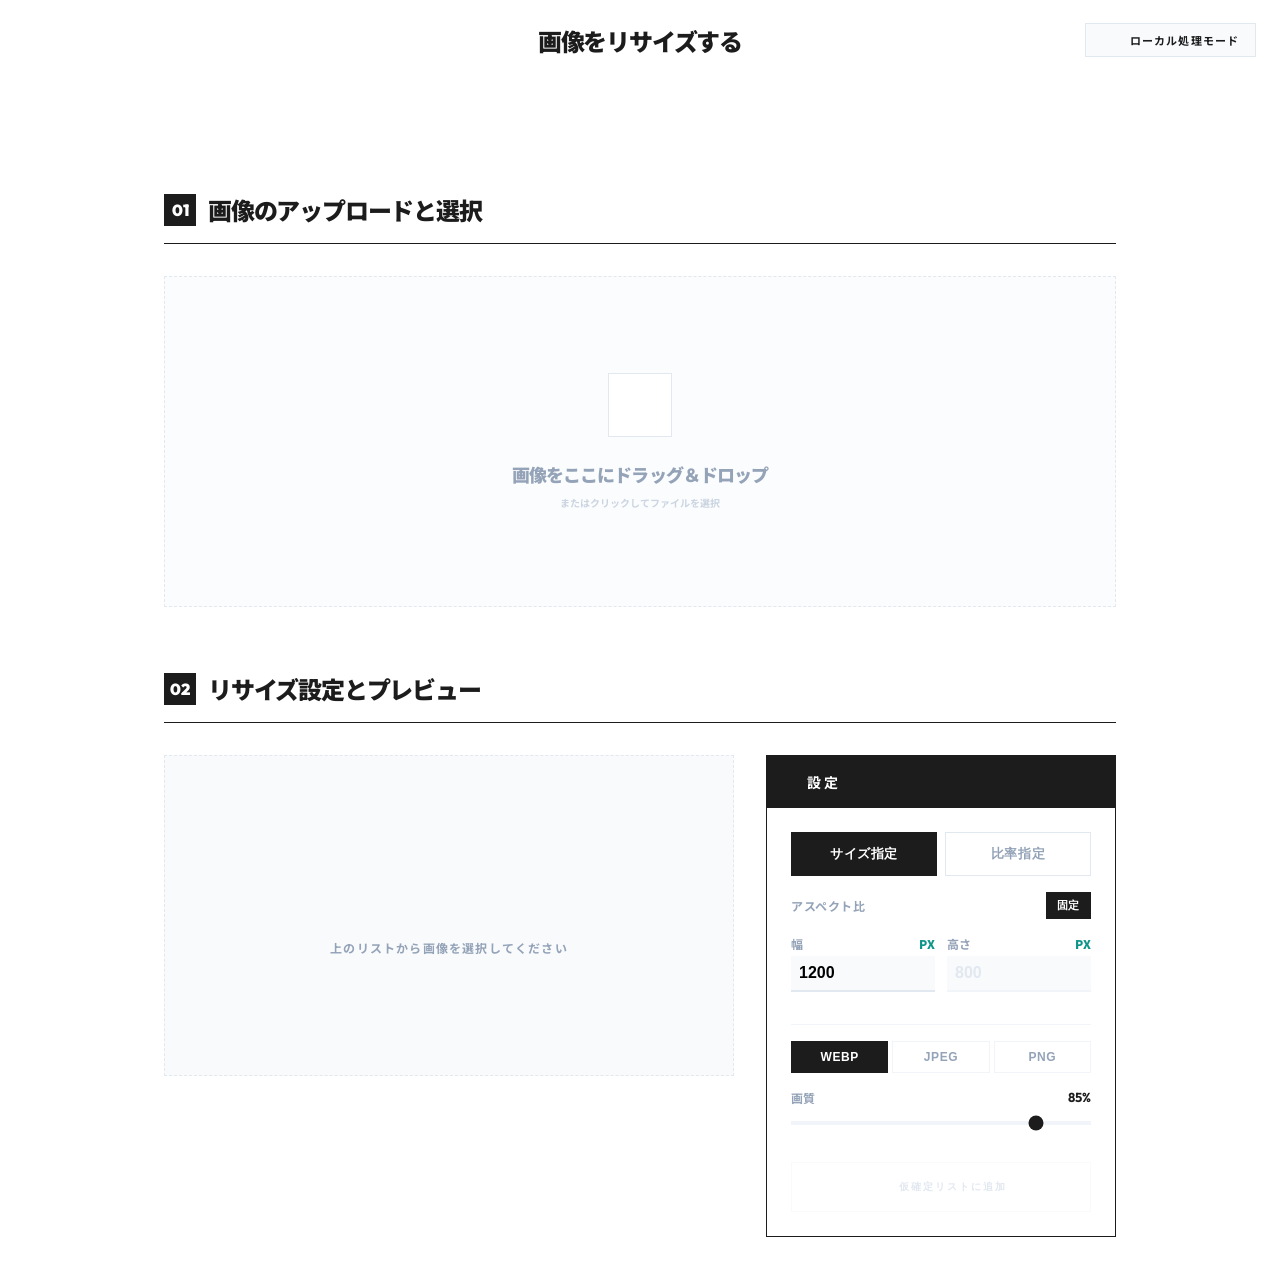
==== index.html @ 51197862 "最初コミット" ====
<!DOCTYPE html>
<html lang="ja">
<head>
  <meta charset="UTF-8" />
  <meta name="viewport" content="width=device-width, initial-scale=1.0" />
  <title>画像をリサイズする</title>
  <meta name="description" content="ブラウザ上で画像をリサイズ・フォーマット変換できるツール。複数画像の一括処理対応。すべてローカルで処理されます。" />
  <link rel="preconnect" href="https://fonts.googleapis.com" />
  <link rel="preconnect" href="https://fonts.gstatic.com" crossorigin />
  <link href="https://fonts.googleapis.com/css2?family=Noto+Sans+JP:wght@400;700&family=Outfit:wght@400;700;900&display=swap" rel="stylesheet" />
  <script src="https://unpkg.com/lucide@latest"></script>
  <script src="https://cdnjs.cloudflare.com/ajax/libs/jszip/3.10.1/jszip.min.js"></script>
  <script src="https://cdn.jsdelivr.net/npm/canvas-confetti@1.9.3/dist/confetti.browser.min.js"></script>
  <link rel="stylesheet" href="style.css" />
</head>
<body>

  <header class="header">
    <div class="header-inner">
      <h1 class="header-title">画像をリサイズする</h1>
      <div class="header-badge">
        <i data-lucide="shield-check" class="icon-sm"></i>
        <span>ローカル処理モード</span>
      </div>
    </div>
  </header>

  <main class="main">
    <!-- Toast -->
    <div id="success-toast" class="toast hidden">
      <div class="toast-icon">
        <i data-lucide="check-circle-2" class="icon-md"></i>
      </div>
      <div>
        <p class="toast-title">保存が完了しました！</p>
        <p class="toast-sub">すべての画像が正常にリサイズされました</p>
      </div>
      <button class="toast-close" onclick="document.getElementById('success-toast').classList.add('hidden')">
        <i data-lucide="x" class="icon-sm"></i>
      </button>
    </div>

    <!-- Section 01: Upload -->
    <section class="section">
      <input type="file" id="file-input" multiple accept="image/*" class="hidden" />
      <div class="section-header">
        <div class="step-num">01</div>
        <h2 class="section-title">画像のアップロードと選択</h2>
        <div class="section-actions">
          <button id="clear-images-btn" class="btn-reset hidden">すべてリセット</button>
        </div>
      </div>

      <div id="drop-zone" class="drop-zone">
        <div class="drop-zone-icon">
          <i data-lucide="upload" class="icon-lg"></i>
        </div>
        <p class="drop-zone-text">画像をここにドラッグ＆ドロップ</p>
        <p class="drop-zone-sub">またはクリックしてファイルを選択</p>
      </div>

      <div id="image-grid" class="image-grid hidden"></div>
    </section>

    <!-- Section 02: Settings & Preview -->
    <section class="section">
      <div class="section-header">
        <div class="step-num">02</div>
        <h2 class="section-title">リサイズ設定とプレビュー</h2>
      </div>

      <div class="preview-layout">
        <div class="preview-left">
          <div id="preview-panel-empty" class="preview-empty">
            <i data-lucide="image" class="icon-xl"></i>
            <p>上のリストから画像を選択してください</p>
          </div>

          <div id="preview-panel-active" class="preview-active hidden">
            <div class="preview-bar">
              <span class="preview-bar-label">仕上がり予測</span>
            </div>
            <div class="preview-body">
              <div class="preview-img-wrap">
                <img id="main-preview-img" src="" alt="プレビュー" />
              </div>
              <div class="preview-stats">
                <div>
                  <p class="stat-label">リサイズ後</p>
                  <p class="stat-value" style="margin-top:0.5rem"><span id="preview-w"></span> <span class="stat-unit">PX</span></p>
                  <p class="stat-value" style="margin-top:0.5rem"><span id="preview-h"></span> <span class="stat-unit">PX</span></p>
                </div>
                <div>
                  <p class="stat-label">予測容量</p>
                  <p class="stat-value" style="margin-top:0.5rem"><span id="preview-size"></span> <span class="stat-unit" id="preview-unit"></span></p>
                  <div class="stat-tags">
                    <span id="preview-format" class="stat-tag"></span>
                    <span id="preview-q" class="stat-tag font-num"></span>
                  </div>
                </div>
              </div>
            </div>
          </div>
        </div>

        <div class="settings-panel">
          <div class="settings-header">
            <i data-lucide="settings-2" class="icon-sm"></i>
            <h2>設定</h2>
          </div>
          <div class="settings-body">
            <div class="settings-group">
              <div class="mode-grid">
                <button id="mode-dim" class="mode-btn active">サイズ指定</button>
                <button id="mode-scale" class="mode-btn">比率指定</button>
              </div>

              <div id="dim-settings" class="settings-group">
                <div class="ratio-row">
                  <span class="label-sm">アスペクト比</span>
                  <button id="toggle-ratio" class="toggle-btn active">固定</button>
                </div>
                <div class="dim-grid">
                  <div class="dim-field">
                    <div class="dim-label"><p>幅</p><span>PX</span></div>
                    <input type="number" id="input-w" value="1200" class="input-number" />
                  </div>
                  <div class="dim-field">
                    <div class="dim-label"><p>高さ</p><span>PX</span></div>
                    <input type="number" id="input-h" value="800" disabled placeholder="AUTO" class="input-number locked" />
                  </div>
                </div>
              </div>

              <div id="scale-settings" class="settings-group hidden">
                <div class="scale-row">
                  <span class="label-sm">拡大・縮小率</span>
                  <div class="scale-value">
                    <span id="scale-val" class="font-num">50</span><span>%</span>
                  </div>
                </div>
                <input type="range" id="input-scale" min="1" max="200" step="1" value="50" class="input-range" />
              </div>
            </div>

            <div class="format-section">
              <div class="fmt-grid">
                <button class="fmt-btn active" data-fmt="webp">webp</button>
                <button class="fmt-btn" data-fmt="jpeg">jpeg</button>
                <button class="fmt-btn" data-fmt="png">png</button>
              </div>
              <div id="q-settings">
                <div class="quality-row">
                  <p>画質</p>
                  <span id="q-val" class="font-num">85%</span>
                </div>
                <input type="range" id="input-q" min="0.1" max="1" step="0.01" value="0.85" class="input-range dark" />
              </div>
            </div>

            <button id="add-queue-btn" disabled class="btn-add-queue disabled">
              <i data-lucide="check-circle-2" class="icon-sm"></i>
              仮確定リストに追加
            </button>
          </div>
        </div>
      </div>
    </section>

    <!-- Section 03: Queue -->
    <section id="queue-section" class="section hidden">
      <div class="section-header">
        <div class="step-num">03</div>
        <h2 class="section-title">仮確定リスト</h2>
        <span id="queue-count" class="queue-count">0</span>
        <button id="download-all-btn" class="btn-download">
          <i data-lucide="download" class="icon-sm"></i>
          <span>一括保存して完了</span>
        </button>
      </div>
      <div id="queue-grid" class="queue-grid"></div>
    </section>
  </main>

  <script src="app.js"></script>
</body>
</html>
---- style.css ----
/* ===== Variables ===== */
:root {
  --primary: #1C1C1C;
  --white: #FFFFFF;
  --teal-500: #14b8a6;
  --teal-600: #0d9488;
  --teal-700: #0f766e;
  --slate-50: #f8fafc;
  --slate-100: #f1f5f9;
  --slate-200: #e2e8f0;
  --slate-300: #cbd5e1;
  --slate-400: #94a3b8;
  --slate-500: #64748b;
  --red-50: #fef2f2;
  --red-200: #fecaca;
  --red-500: #ef4444;
}

/* ===== Reset & Base ===== */
*, *::before, *::after { margin: 0; padding: 0; box-sizing: border-box; }
body {
  font-family: 'Noto Sans JP', sans-serif;
  min-height: 100vh;
  background: var(--white);
  color: var(--primary);
}
::selection { background-color: var(--slate-200); }
.font-num { font-family: 'Outfit', sans-serif; }
.hidden { display: none !important; }

/* ===== Header ===== */
.header {
  position: sticky; top: 0; z-index: 50;
  background: var(--white);
}
.header-inner {
  max-width: 80rem; margin: 0 auto; padding: 0 1.5rem;
  height: 5rem; display: flex; align-items: center;
  position: relative;
}
.header-title {
  position: absolute; left: 50%; transform: translateX(-50%);
  font-size: 1.5rem; font-weight: 900;
  letter-spacing: -0.05em;
}
.header-badge {
  margin-left: auto;
  display: flex; align-items: center; gap: 0.75rem;
  padding: 0.5rem 1rem;
  background: var(--slate-50); border: 1px solid var(--slate-200);
}
.header-badge span {
  font-size: 11px; font-weight: 700;
  text-transform: uppercase; letter-spacing: 0.1em;
}

/* ===== Main ===== */
.main { max-width: 1000px; margin: 0 auto; padding: 3rem 1.5rem; }
.main > * + * { margin-top: 4rem; }

/* ===== Toast ===== */
.toast {
  position: fixed; bottom: 3rem; left: 50%; transform: translateX(-50%);
  z-index: 100; background: var(--teal-600); color: var(--white);
  padding: 1rem 2rem; display: flex; align-items: center; gap: 1rem;
  border: 1px solid var(--primary);
}
.toast-icon {
  width: 2rem; height: 2rem; background: rgba(255,255,255,0.2);
  border-radius: 9999px; display: flex; align-items: center; justify-content: center;
}
.toast-title { font-size: 0.875rem; font-weight: 900; text-transform: uppercase; letter-spacing: 0.1em; }
.toast-sub { font-size: 10px; font-weight: 700; opacity: 0.8; text-transform: uppercase; }
.toast-close { margin-left: 1rem; background: none; border: none; color: var(--white); cursor: pointer; transition: opacity 0.15s; }
.toast-close:hover { opacity: 0.5; }

/* ===== Section ===== */
.section > * + * { margin-top: 2rem; }
.section-header {
  display: flex; align-items: center; gap: 0.75rem;
  border-bottom: 1px solid var(--primary); padding-bottom: 1rem;
}
.section-header.teal { border-color: var(--teal-600); }
.step-num {
  width: 2rem; height: 2rem; background: var(--primary); color: var(--white);
  display: flex; align-items: center; justify-content: center;
  font-weight: 900; font-family: 'Outfit', sans-serif;
}
.section-header.teal .step-num { background: var(--teal-600); }
.section-title {
  font-size: 1.5rem; font-weight: 900;
  letter-spacing: -0.05em; text-transform: uppercase;
}
.section-header.teal .section-title { color: var(--teal-600); }
.section-actions { margin-left: auto; display: flex; align-items: center; gap: 1rem; }

/* ===== Buttons ===== */
.btn-reset {
  font-size: 11px; font-weight: 700; padding: 0.375rem 1rem;
  border: 1px solid var(--red-200); color: var(--red-500);
  background: var(--white); cursor: pointer; transition: background 0.15s;
}
.btn-reset:hover { background: var(--red-50); }
.btn-add-queue {
  width: 100%; padding: 1rem; font-weight: 700; font-size: 10px;
  text-transform: uppercase; letter-spacing: 0.2em;
  display: flex; align-items: center; justify-content: center; gap: 0.5rem;
  transition: all 0.15s; border: 1px solid; margin-top: 1rem; cursor: pointer;
}
.btn-add-queue.disabled {
  background: var(--white); color: var(--slate-200);
  border-color: var(--slate-50); cursor: not-allowed;
}
.btn-add-queue.enabled {
  background: var(--teal-600); color: var(--white);
  border-color: var(--teal-600);
}
.btn-add-queue.enabled:hover { background: var(--teal-700); }
.btn-download {
  margin-left: auto; padding: 0.75rem 2rem;
  font-weight: 700; font-size: 14px; letter-spacing: 0.1em;
  display: flex; align-items: center; gap: 0.75rem;
  background: var(--primary); color: var(--white); border: 1px solid var(--primary);
  cursor: pointer; transition: background 0.15s;
}
.btn-download:hover { background: #333; }

/* ===== Drop Zone ===== */
.drop-zone {
  position: relative; cursor: pointer;
  border: 1px dashed var(--slate-200);
  display: flex; flex-direction: column; align-items: center; justify-content: center;
  padding: 6rem 1rem; background: rgba(248,250,252,0.5);
  transition: border-color 0.3s;
}
.drop-zone:hover { border-color: var(--slate-300); }
.drop-zone-icon {
  width: 4rem; height: 4rem; background: var(--white);
  border: 1px solid var(--slate-200);
  display: flex; align-items: center; justify-content: center;
  color: var(--slate-300); transition: transform 0.15s;
}
.drop-zone:hover .drop-zone-icon { transform: scale(1.1); }
.drop-zone-text {
  margin-top: 1.5rem; font-size: 1.125rem; font-weight: 900;
  text-transform: uppercase; letter-spacing: -0.05em; color: var(--slate-400);
}
.drop-zone-sub {
  font-size: 10px; font-weight: 700; color: var(--slate-300);
  text-transform: uppercase; margin-top: 0.5rem;
}

/* ===== Image Grid ===== */
.image-grid {
  display: grid; grid-template-columns: repeat(4, 1fr); gap: 0.75rem;
}
@media (min-width: 640px) { .image-grid { grid-template-columns: repeat(6, 1fr); } }
@media (min-width: 768px) { .image-grid { grid-template-columns: repeat(8, 1fr); } }
@media (min-width: 1024px) { .image-grid { grid-template-columns: repeat(10, 1fr); } }

.image-thumb {
  aspect-ratio: 1/1; background: var(--white);
  border: 1px solid var(--slate-100);
  cursor: pointer; position: relative; overflow: hidden;
  outline: none; transition: all 0.15s;
}
.image-thumb:hover { border-color: var(--slate-300); }
.image-thumb.selected { border-color: var(--teal-500); box-shadow: 0 0 0 2px rgba(20,184,166,0.1); }
.thumb-img {
  width: 100%; height: 100%; object-fit: cover;
  opacity: 0.4; transition: opacity 0.15s;
}
.image-thumb.selected .thumb-img { opacity: 1; }
.image-thumb:hover .thumb-img { opacity: 1; }
.thumb-delete {
  position: absolute; top: 0.25rem; right: 0.25rem;
  width: 1.25rem; height: 1.25rem;
  background: rgba(255,255,255,0.9); backdrop-filter: blur(4px);
  border: 1px solid var(--slate-200);
  display: flex; align-items: center; justify-content: center;
  color: var(--slate-400); opacity: 0; transition: opacity 0.15s; z-index: 10;
}
.image-thumb:hover .thumb-delete { opacity: 1; }
.thumb-delete:hover { color: var(--red-500); }
.thumb-selected-border {
  position: absolute; inset: 0;
  border: 2px solid var(--teal-500); pointer-events: none;
}
.add-thumb-btn {
  aspect-ratio: 1/1; border: 1px dashed var(--slate-200);
  display: flex; flex-direction: column; align-items: center; justify-content: center;
  color: var(--slate-300); gap: 0.25rem; cursor: pointer;
  background: none; transition: all 0.15s;
}
.add-thumb-btn:hover { border-color: var(--teal-500); color: var(--teal-500); }
.add-thumb-btn span { font-size: 7px; font-weight: 700; text-transform: uppercase; letter-spacing: 0.1em; }

/* ===== Preview ===== */
.preview-layout { display: grid; gap: 2rem; align-items: start; }
@media (min-width: 768px) { .preview-layout { grid-template-columns: 1fr 350px; } }
.preview-left { min-height: 300px; }
.preview-empty {
  background: var(--slate-50); border: 1px dashed var(--slate-200);
  aspect-ratio: 16/9; display: flex; flex-direction: column;
  align-items: center; justify-content: center; color: var(--slate-400); gap: 1rem;
}
.preview-empty i { opacity: 0.2; }
.preview-empty p { font-size: 0.75rem; font-weight: 700; text-transform: uppercase; letter-spacing: 0.1em; }
.preview-active {
  background: var(--primary); color: var(--white);
  overflow: hidden; border: 1px solid var(--primary);
}
.preview-bar {
  background: var(--teal-600); padding: 0.5rem 1rem;
  display: flex; align-items: center; justify-content: space-between;
}
.preview-bar-label { font-size: 14px; font-weight: 700; letter-spacing: 0.1em; }
.preview-bar-live { display: flex; align-items: center; gap: 0.25rem; }
.live-dot { width: 6px; height: 6px; border-radius: 9999px; background: var(--white); animation: pulse 2s cubic-bezier(0.4,0,0.6,1) infinite; }
.live-text { font-size: 8px; font-weight: 700; text-transform: uppercase; opacity: 0.8; }
.preview-body { padding: 2rem; }
.preview-body > * + * { margin-top: 2rem; }
.preview-img-wrap {
  aspect-ratio: 16/9; background: rgba(255,255,255,0.05);
  display: flex; align-items: center; justify-content: center;
  border: 1px solid rgba(255,255,255,0.1); overflow: hidden;
}
.preview-img-wrap img { max-width: 100%; max-height: 100%; object-fit: contain; }
.preview-stats { display: grid; grid-template-columns: 1fr 1fr; gap: 2rem; }
.stat-label { font-size: 13px; font-weight: 700; color: rgba(255,255,255,0.6); letter-spacing: 0.1em; }
.stat-value { font-size: 1.75rem; font-weight: 700; letter-spacing: -0.02em; line-height: 1.2; font-family: 'Outfit', sans-serif; color: var(--white); }
.stat-unit { font-size: 13px; color: var(--teal-500); font-family: 'Noto Sans JP', sans-serif; margin-left: 0.25rem; }
.stat-tags { margin-top: 1rem; display: flex; gap: 0.5rem; }
.stat-tag { font-size: 12px; font-weight: 700; text-transform: uppercase; background: rgba(255,255,255,0.15); padding: 0.3rem 0.75rem; color: rgba(255,255,255,0.8); }

/* ===== Settings Panel ===== */
.settings-panel { background: var(--white); border: 1px solid var(--primary); display: flex; flex-direction: column; }
.settings-header {
  background: var(--primary); color: var(--white); padding: 1rem;
  display: flex; align-items: center; gap: 0.5rem;
}
.settings-header h2 { font-weight: 700; font-size: 14px; text-transform: uppercase; letter-spacing: 0.2em; }
.settings-body { padding: 1.5rem; }
.settings-body > * + * { margin-top: 2rem; }
.settings-group > * + * { margin-top: 1rem; }

/* Mode Buttons */
.mode-grid { display: grid; grid-template-columns: 1fr 1fr; gap: 0.5rem; }
.mode-btn {
  padding: 0.75rem; font-size: 13px; font-weight: 700;
  letter-spacing: 0.05em;
  border: 1px solid var(--slate-200); background: var(--white); color: var(--slate-400);
  cursor: pointer; transition: all 0.15s;
}
.mode-btn:hover { border-color: var(--slate-400); }
.mode-btn.active { background: var(--primary); color: var(--white); border-color: var(--primary); }

/* Aspect Ratio */
.ratio-row { display: flex; align-items: center; justify-content: space-between; }
.label-sm { font-size: 12px; letter-spacing: 0.05em; font-weight: 700; color: var(--slate-400); }
.toggle-btn {
  font-size: 11px; font-weight: 700; padding: 0.3rem 0.625rem;
  letter-spacing: 0.05em;
  border: 1px solid var(--slate-200); background: var(--white); color: var(--slate-400);
  cursor: pointer; transition: all 0.15s;
}
.toggle-btn.active { background: var(--primary); color: var(--white); border-color: var(--primary); }
.dim-grid { display: grid; grid-template-columns: 1fr 1fr; gap: 0.75rem; }
.dim-field > * + * { margin-top: 0.25rem; }
.dim-label { display: flex; justify-content: space-between; align-items: center; }
.dim-label p { font-size: 12px; font-weight: 700; color: var(--slate-400); }
.dim-label span { font-size: 12px; font-weight: 900; color: var(--teal-600); }
.input-number {
  width: 100%; background: var(--slate-50);
  border: none; border-bottom: 2px solid var(--slate-200);
  padding: 0.5rem; font-size: 1rem; font-weight: 700;
  outline: none; transition: border-color 0.15s;
}
.input-number:focus { border-color: var(--teal-500); }
.input-number.locked {
  background: var(--slate-50); border-color: var(--slate-100);
  color: var(--slate-200); cursor: not-allowed;
}

/* Scale */
.scale-row { display: flex; justify-content: space-between; align-items: center; }
.scale-value { display: flex; align-items: center; gap: 0.25rem; }
.scale-value span:first-child { font-size: 1rem; font-weight: 700; color: var(--primary); font-family: 'Outfit', sans-serif; }
.scale-value span:last-child { font-size: 12px; font-weight: 700; color: var(--teal-600); }
.input-range { width: 100%; height: 4px; background: var(--slate-100); appearance: none; cursor: pointer; accent-color: var(--teal-600); }
.input-range.dark { accent-color: var(--primary); }

/* Format */
.format-section { padding-top: 1rem; border-top: 1px solid var(--slate-100); }
.format-section > * + * { margin-top: 1rem; }
.fmt-grid { display: grid; grid-template-columns: repeat(3, 1fr); gap: 0.25rem; }
.fmt-btn {
  padding: 0.5rem; font-size: 12px; font-weight: 700;
  text-transform: uppercase; letter-spacing: 0.05em;
  border: 1px solid var(--slate-100); background: var(--white); color: var(--slate-400);
  cursor: pointer; transition: all 0.15s;
}
.fmt-btn:hover { border-color: var(--slate-300); }
.fmt-btn.active { background: var(--primary); color: var(--white); border-color: var(--primary); }
.quality-row { display: flex; justify-content: space-between; align-items: center; }
.quality-row p { font-size: 12px; font-weight: 700; color: var(--slate-400); }
.quality-row span { font-size: 13px; font-weight: 700; font-family: 'Outfit', sans-serif; }

/* ===== Queue ===== */
.queue-count {
  background: var(--primary); color: var(--white);
  font-size: 10px; font-weight: 700; padding: 0.25rem 0.75rem;
  border-radius: 9999px; font-family: 'Outfit', sans-serif;
}
.queue-grid { display: grid; grid-template-columns: 1fr; gap: 1.25rem; }
@media (min-width: 768px) { .queue-grid { grid-template-columns: repeat(2, 1fr); } }
.queue-item {
  background: var(--white); padding: 1.25rem 1.5rem;
  border: 1px solid var(--slate-100);
  display: flex; align-items: center; gap: 1.25rem;
  position: relative; transition: border-color 0.15s;
}
.queue-item:hover { border-color: rgba(20,184,166,0.3); }
.queue-remove {
  position: absolute; top: -0.5rem; right: -0.5rem;
  width: 1.75rem; height: 1.75rem;
  background: var(--white); border: 1px solid var(--slate-200); border-radius: 9999px;
  display: flex; align-items: center; justify-content: center;
  color: var(--slate-300); cursor: pointer; transition: all 0.15s; z-index: 10;
}
.queue-remove:hover { color: var(--red-500); border-color: var(--red-500); }
.queue-thumb {
  width: 5rem; height: 5rem; background: var(--slate-50);
  border: 1px solid var(--slate-100); flex-shrink: 0;
  display: flex; align-items: center; justify-content: center; overflow: hidden;
}
.queue-thumb img { max-width: 100%; max-height: 100%; object-fit: contain; opacity: 0.6; }
.queue-info { flex: 1; min-width: 0; }
.queue-info-top { display: flex; align-items: center; gap: 0.5rem; }
.queue-num { font-size: 12px; font-weight: 900; color: var(--teal-600); text-transform: uppercase; font-family: 'Outfit', sans-serif; }
.queue-name { font-size: 14px; font-weight: 700; overflow: hidden; text-overflow: ellipsis; white-space: nowrap; letter-spacing: -0.025em; }
.queue-meta { display: flex; align-items: center; gap: 1rem; margin-top: 0.5rem; }
.queue-meta-item { display: flex; align-items: center; gap: 0.375rem; }
.queue-meta-item span { font-size: 14px; font-weight: 700; font-family: 'Outfit', sans-serif; }
.queue-dot { width: 6px; height: 6px; border-radius: 9999px; background: var(--teal-500); }
.queue-fmt { font-size: 13px; font-weight: 700; text-transform: uppercase; color: var(--slate-400); }
.queue-dl-single {
  margin-top: 0.75rem; display: flex; align-items: center; gap: 0.5rem;
  font-size: 12px; font-weight: 700; letter-spacing: 0.05em;
  color: var(--teal-600); background: none; border: none; cursor: pointer; transition: color 0.15s;
}
.queue-dl-single:hover { color: var(--teal-700); }

/* ===== Icon Sizes ===== */
.icon-xl { width: 3rem; height: 3rem; }
.icon-lg { width: 2rem; height: 2rem; }
.icon-md { width: 1.25rem; height: 1.25rem; }
.icon-sm { width: 1rem; height: 1rem; }
.icon-xs { width: 0.75rem; height: 0.75rem; }

/* ===== Animations ===== */
@keyframes pulse { 0%, 100% { opacity: 1; } 50% { opacity: 0.5; } }
@keyframes spin { to { transform: rotate(360deg); } }
.animate-spin { animation: spin 1s linear infinite; }
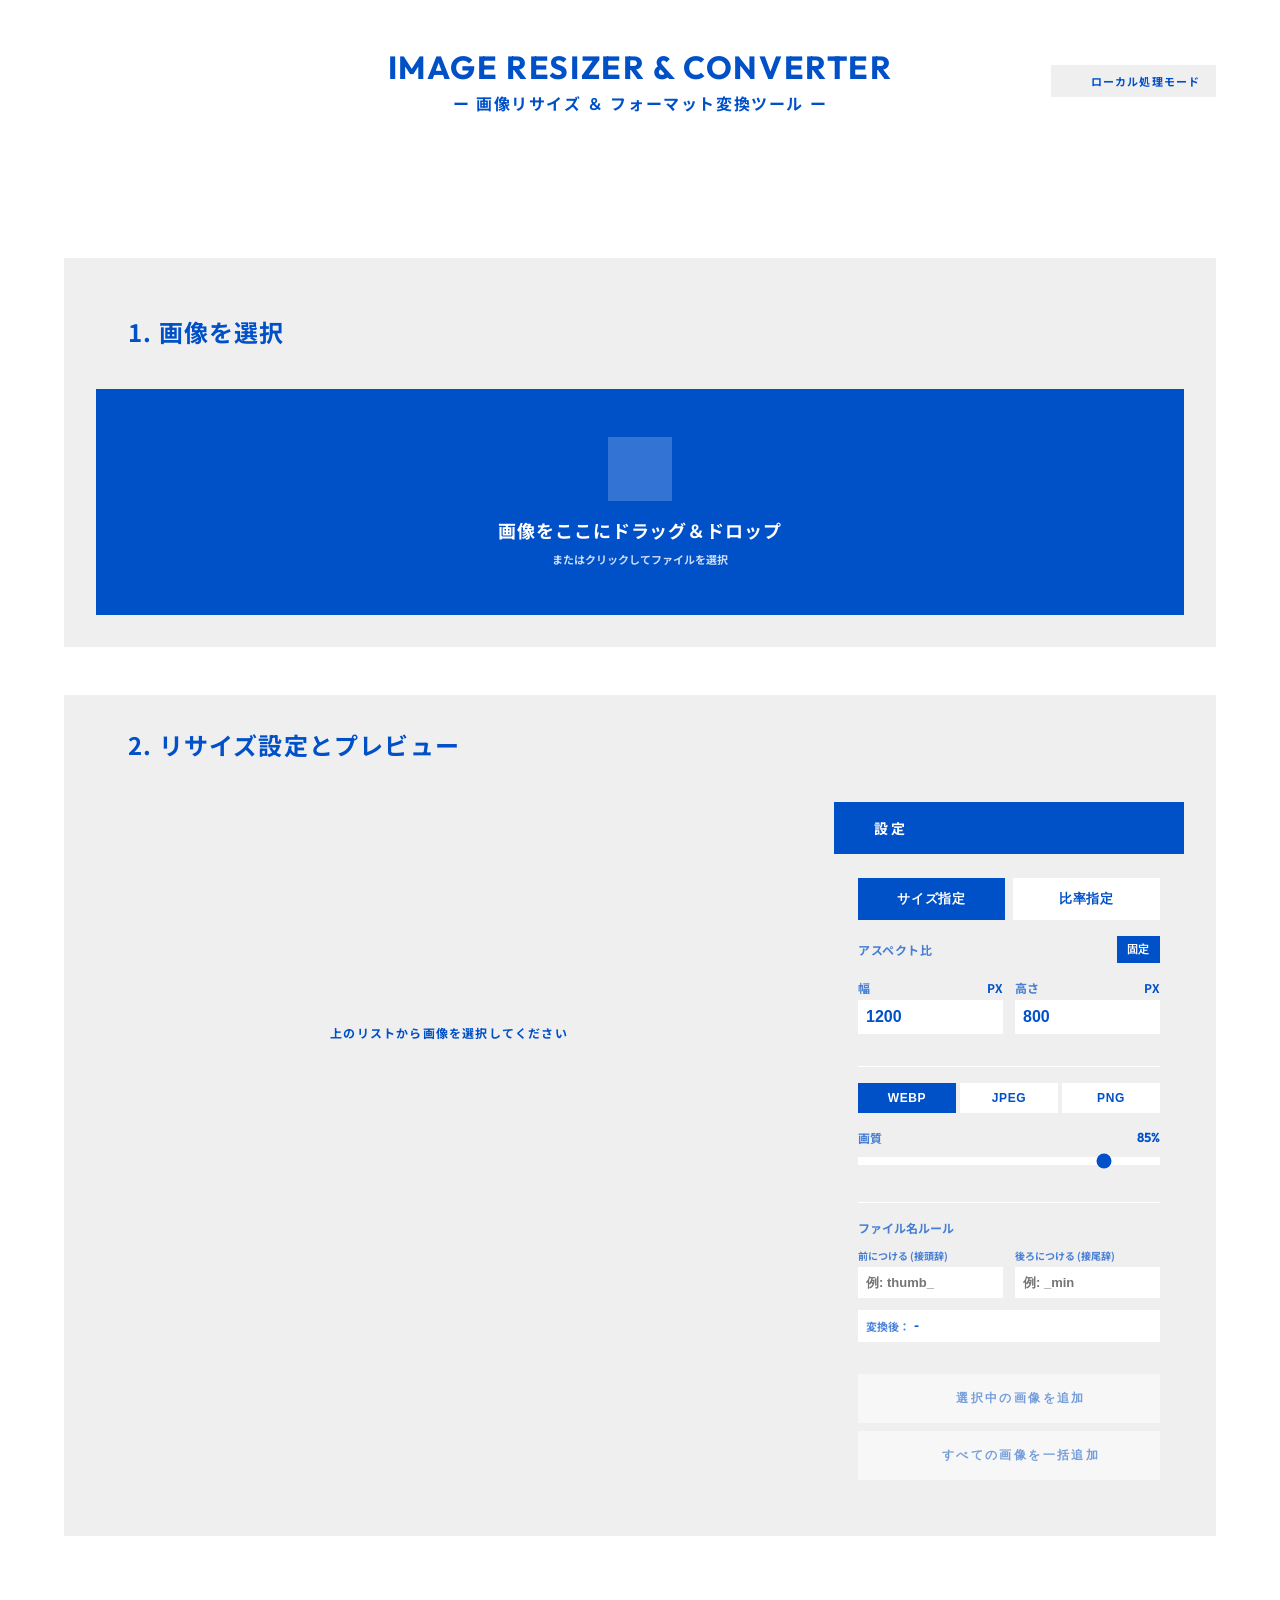
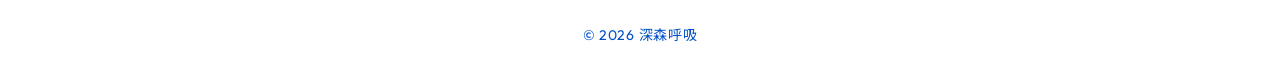
==== commit a2938ce3: "ファイル内容を更新済み" ====
--- a/index.html
+++ b/index.html
@@ -3,7 +3,7 @@
 <head>
   <meta charset="UTF-8" />
   <meta name="viewport" content="width=device-width, initial-scale=1.0" />
-  <title>画像をリサイズする</title>
+  <title>IMAGE RESIZER & CONVERTER</title>
   <meta name="description" content="ブラウザ上で画像をリサイズ・フォーマット変換できるツール。複数画像の一括処理対応。すべてローカルで処理されます。" />
   <link rel="preconnect" href="https://fonts.googleapis.com" />
   <link rel="preconnect" href="https://fonts.gstatic.com" crossorigin />
@@ -17,7 +17,10 @@
 
   <header class="header">
     <div class="header-inner">
-      <h1 class="header-title">画像をリサイズする</h1>
+      <h1 class="header-title">
+        IMAGE RESIZER & CONVERTER
+        <span class="header-subtitle">ー 画像リサイズ ＆ フォーマット変換ツール ー</span>
+      </h1>
       <div class="header-badge">
         <i data-lucide="shield-check" class="icon-sm"></i>
         <span>ローカル処理モード</span>
@@ -44,8 +47,10 @@
     <section class="section">
       <input type="file" id="file-input" multiple accept="image/*" class="hidden" />
       <div class="section-header">
-        <div class="step-num">01</div>
-        <h2 class="section-title">画像のアップロードと選択</h2>
+        <h2 class="section-title">
+          <i data-lucide="image" class="icon-md"></i>
+          <span>1. 画像を選択</span>
+        </h2>
         <div class="section-actions">
           <button id="clear-images-btn" class="btn-reset hidden">すべてリセット</button>
         </div>
@@ -65,8 +70,10 @@
     <!-- Section 02: Settings & Preview -->
     <section class="section">
       <div class="section-header">
-        <div class="step-num">02</div>
-        <h2 class="section-title">リサイズ設定とプレビュー</h2>
+        <h2 class="section-title">
+          <i data-lucide="sliders" class="icon-md"></i>
+          <span>2. リサイズ設定とプレビュー</span>
+        </h2>
       </div>
 
       <div class="preview-layout">
@@ -127,7 +134,7 @@
                   </div>
                   <div class="dim-field">
                     <div class="dim-label"><p>高さ</p><span>PX</span></div>
-                    <input type="number" id="input-h" value="800" disabled placeholder="AUTO" class="input-number locked" />
+                    <input type="number" id="input-h" value="800" class="input-number" />
                   </div>
                 </div>
               </div>
@@ -158,10 +165,35 @@
               </div>
             </div>
 
-            <button id="add-queue-btn" disabled class="btn-add-queue disabled">
-              <i data-lucide="check-circle-2" class="icon-sm"></i>
-              仮確定リストに追加
-            </button>
+            <div class="name-rule-section">
+              <div class="name-rule-header">
+                <p>ファイル名ルール</p>
+              </div>
+              <div class="name-rule-inputs">
+                <div class="name-rule-field">
+                  <span class="label-xs">前につける (接頭辞)</span>
+                  <input type="text" id="input-prefix" placeholder="例: thumb_" class="input-text" />
+                </div>
+                <div class="name-rule-field">
+                  <span class="label-xs">後ろにつける (接尾辞)</span>
+                  <input type="text" id="input-suffix" placeholder="例: _min" class="input-text" />
+                </div>
+              </div>
+              <div class="name-rule-preview">
+                <span>変換後：</span><span id="name-preview-text">-</span>
+              </div>
+            </div>
+
+            <div class="add-btn-group">
+              <button id="add-queue-btn" disabled class="btn-add-queue disabled">
+                <i data-lucide="check-circle-2" class="icon-sm"></i>
+                選択中の画像を追加
+              </button>
+              <button id="add-queue-all-btn" disabled class="btn-add-queue-all disabled">
+                <i data-lucide="copy" class="icon-sm"></i>
+                すべての画像を一括追加
+              </button>
+            </div>
           </div>
         </div>
       </div>
@@ -170,8 +202,10 @@
     <!-- Section 03: Queue -->
     <section id="queue-section" class="section hidden">
       <div class="section-header">
-        <div class="step-num">03</div>
-        <h2 class="section-title">仮確定リスト</h2>
+        <h2 class="section-title">
+          <i data-lucide="list" class="icon-md"></i>
+          <span>3. 仮確定リスト</span>
+        </h2>
         <span id="queue-count" class="queue-count">0</span>
         <button id="download-all-btn" class="btn-download">
           <i data-lucide="download" class="icon-sm"></i>
@@ -182,6 +216,10 @@
     </section>
   </main>
 
+  <footer class="footer">
+    <p class="footer-text">© 2026 深森呼吸</p>
+  </footer>
+
   <script src="app.js"></script>
 </body>
 </html>
--- a/style.css
+++ b/style.css
@@ -1,364 +1,994 @@
 /* ===== Variables ===== */
 :root {
-  --primary: #1C1C1C;
-  --white: #FFFFFF;
-  --teal-500: #14b8a6;
-  --teal-600: #0d9488;
-  --teal-700: #0f766e;
-  --slate-50: #f8fafc;
-  --slate-100: #f1f5f9;
-  --slate-200: #e2e8f0;
-  --slate-300: #cbd5e1;
-  --slate-400: #94a3b8;
-  --slate-500: #64748b;
-  --red-50: #fef2f2;
-  --red-200: #fecaca;
-  --red-500: #ef4444;
+  --base: #FFFFFF;      /* 基本背景色、および青背景上の文字色 */
+  --main: #0050c8;      /* 白・グレー背景上の文字色、入力フォーム背景、プライマリボタン背景 */
+  --accent: #EFEFEF;    /* カード背景、セカンダリボタン背景、バッジ背景 */
+  --action: #0050c8;    /* 決定・削除操作ボタン背景、警告テキスト */
 }
 
 /* ===== Reset & Base ===== */
-*, *::before, *::after { margin: 0; padding: 0; box-sizing: border-box; }
+*, *::before, *::after {
+  margin: 0; padding: 0; box-sizing: border-box;
+  border-radius: 0px !important;
+}
 body {
   font-family: 'Noto Sans JP', sans-serif;
   min-height: 100vh;
-  background: var(--white);
-  color: var(--primary);
-}
-::selection { background-color: var(--slate-200); }
+  background: var(--base);
+  color: var(--main);
+  display: flex;
+  flex-direction: column;
+}
+::selection { background-color: var(--accent); }
 .font-num { font-family: 'Outfit', sans-serif; }
 .hidden { display: none !important; }
 
 /* ===== Header ===== */
 .header {
-  position: sticky; top: 0; z-index: 50;
-  background: var(--white);
+  width: 100%;
+  padding: 48px 24px;
+  background: var(--base);
+  text-align: center;
+  margin-bottom: 48px;
 }
 .header-inner {
-  max-width: 80rem; margin: 0 auto; padding: 0 1.5rem;
-  height: 5rem; display: flex; align-items: center;
+  max-width: 1200px;
+  width: 100%;
+  padding: 0 24px;
+  margin: 0 auto;
   position: relative;
+  display: flex;
+  flex-direction: column;
+  align-items: center;
+  gap: 8px;
 }
 .header-title {
-  position: absolute; left: 50%; transform: translateX(-50%);
-  font-size: 1.5rem; font-weight: 900;
-  letter-spacing: -0.05em;
+  font-family: 'Outfit', sans-serif;
+  font-size: 32px;
+  font-weight: 700;
+  letter-spacing: 0.05em;
+  color: var(--main);
+  line-height: 1.2;
+}
+.header-subtitle {
+  display: block;
+  font-family: 'Noto Sans JP', sans-serif;
+  font-size: 16px;
+  font-weight: 700;
+  letter-spacing: 0.1em;
+  color: var(--main);
+  margin-top: 8px;
 }
 .header-badge {
-  margin-left: auto;
-  display: flex; align-items: center; gap: 0.75rem;
-  padding: 0.5rem 1rem;
-  background: var(--slate-50); border: 1px solid var(--slate-200);
+  position: absolute;
+  right: 24px;
+  top: 50%;
+  transform: translateY(-50%);
+  display: flex;
+  align-items: center;
+  gap: 8px;
+  padding: 8px 16px;
+  background: var(--accent);
+  color: var(--main);
+  border: none;
 }
 .header-badge span {
-  font-size: 11px; font-weight: 700;
-  text-transform: uppercase; letter-spacing: 0.1em;
+  font-size: 11px;
+  font-weight: 700;
+  text-transform: uppercase;
+  letter-spacing: 0.1em;
+}
+
+@media (max-width: 767px) {
+  .header {
+    padding: 24px 16px;
+    margin-bottom: 24px;
+  }
+  .header-inner {
+    position: static;
+    transform: none;
+    gap: 8px;
+  }
+  .header-title {
+    font-size: 24px;
+  }
+  .header-subtitle {
+    font-size: 14px;
+  }
+  .header-badge {
+    position: static;
+    transform: none;
+    margin-top: 16px;
+  }
 }
 
 /* ===== Main ===== */
-.main { max-width: 1000px; margin: 0 auto; padding: 3rem 1.5rem; }
-.main > * + * { margin-top: 4rem; }
+.main {
+  max-width: 1200px;
+  width: 100%;
+  margin: 0 auto;
+  padding: 0 24px 64px;
+  flex: 1;
+}
+.main > * + * {
+  margin-top: 48px;
+}
 
 /* ===== Toast ===== */
 .toast {
-  position: fixed; bottom: 3rem; left: 50%; transform: translateX(-50%);
-  z-index: 100; background: var(--teal-600); color: var(--white);
-  padding: 1rem 2rem; display: flex; align-items: center; gap: 1rem;
-  border: 1px solid var(--primary);
+  position: fixed;
+  bottom: 48px;
+  left: 50%;
+  transform: translateX(-50%);
+  z-index: 100;
+  background: var(--main);
+  color: var(--base);
+  padding: 16px 32px;
+  display: flex;
+  align-items: center;
+  gap: 16px;
+  border: none;
 }
 .toast-icon {
-  width: 2rem; height: 2rem; background: rgba(255,255,255,0.2);
-  border-radius: 9999px; display: flex; align-items: center; justify-content: center;
-}
-.toast-title { font-size: 0.875rem; font-weight: 900; text-transform: uppercase; letter-spacing: 0.1em; }
-.toast-sub { font-size: 10px; font-weight: 700; opacity: 0.8; text-transform: uppercase; }
-.toast-close { margin-left: 1rem; background: none; border: none; color: var(--white); cursor: pointer; transition: opacity 0.15s; }
-.toast-close:hover { opacity: 0.5; }
+  width: 32px;
+  height: 32px;
+  background: rgba(255, 255, 255, 0.2);
+  display: flex;
+  align-items: center;
+  justify-content: center;
+}
+.toast-title {
+  font-size: 14px;
+  font-weight: 900;
+  text-transform: uppercase;
+  letter-spacing: 0.1em;
+}
+.toast-sub {
+  font-size: 10px;
+  font-weight: 700;
+  opacity: 0.8;
+  text-transform: uppercase;
+}
+.toast-close {
+  margin-left: 16px;
+  background: none;
+  border: none;
+  color: var(--base);
+  cursor: pointer;
+  opacity: 0.7;
+  transition: opacity 0.15s;
+}
+.toast-close:hover {
+  opacity: 1;
+}
 
 /* ===== Section ===== */
-.section > * + * { margin-top: 2rem; }
+.section {
+  background: var(--accent);
+  padding: 32px;
+  border: none;
+}
+.section > * + * {
+  margin-top: 24px;
+}
 .section-header {
-  display: flex; align-items: center; gap: 0.75rem;
-  border-bottom: 1px solid var(--primary); padding-bottom: 1rem;
-}
-.section-header.teal { border-color: var(--teal-600); }
-.step-num {
-  width: 2rem; height: 2rem; background: var(--primary); color: var(--white);
-  display: flex; align-items: center; justify-content: center;
-  font-weight: 900; font-family: 'Outfit', sans-serif;
-}
-.section-header.teal .step-num { background: var(--teal-600); }
+  display: flex;
+  align-items: center;
+  gap: 16px;
+  border: none;
+  padding-bottom: 16px;
+}
 .section-title {
-  font-size: 1.5rem; font-weight: 900;
-  letter-spacing: -0.05em; text-transform: uppercase;
-}
-.section-header.teal .section-title { color: var(--teal-600); }
-.section-actions { margin-left: auto; display: flex; align-items: center; gap: 1rem; }
+  display: flex;
+  align-items: center;
+  gap: 8px;
+  font-size: 24px;
+  font-weight: 700;
+  color: var(--main);
+  text-transform: uppercase;
+  letter-spacing: 0.05em;
+}
+.section-title i,
+.section-title svg {
+  width: 24px;
+  height: 24px;
+}
+.section-actions {
+  margin-left: auto;
+  display: flex;
+  align-items: center;
+  gap: 16px;
+}
 
 /* ===== Buttons ===== */
 .btn-reset {
-  font-size: 11px; font-weight: 700; padding: 0.375rem 1rem;
-  border: 1px solid var(--red-200); color: var(--red-500);
-  background: var(--white); cursor: pointer; transition: background 0.15s;
-}
-.btn-reset:hover { background: var(--red-50); }
+  font-size: 11px;
+  font-weight: 700;
+  padding: 8px 16px;
+  background: var(--action);
+  color: var(--base);
+  border: none;
+  cursor: pointer;
+  transition: background-color 0.15s, color 0.15s;
+}
+.btn-reset:hover {
+  background: var(--base);
+  color: var(--action);
+}
+.add-btn-group {
+  display: flex;
+  flex-direction: column;
+  gap: 8px;
+  margin-top: 24px;
+}
 .btn-add-queue {
-  width: 100%; padding: 1rem; font-weight: 700; font-size: 10px;
-  text-transform: uppercase; letter-spacing: 0.2em;
-  display: flex; align-items: center; justify-content: center; gap: 0.5rem;
-  transition: all 0.15s; border: 1px solid; margin-top: 1rem; cursor: pointer;
+  width: 100%;
+  padding: 16px;
+  font-weight: 700;
+  font-size: 12px;
+  text-transform: uppercase;
+  letter-spacing: 0.2em;
+  display: flex;
+  align-items: center;
+  justify-content: center;
+  gap: 8px;
+  border: none;
 }
 .btn-add-queue.disabled {
-  background: var(--white); color: var(--slate-200);
-  border-color: var(--slate-50); cursor: not-allowed;
+  background: var(--base);
+  color: var(--main);
+  opacity: 0.5;
+  cursor: not-allowed;
 }
 .btn-add-queue.enabled {
-  background: var(--teal-600); color: var(--white);
-  border-color: var(--teal-600);
-}
-.btn-add-queue.enabled:hover { background: var(--teal-700); }
+  background: var(--action);
+  color: var(--base);
+  cursor: pointer;
+  transition: opacity 0.15s;
+}
+.btn-add-queue.enabled:hover {
+  opacity: 0.6;
+}
+.btn-add-queue-all {
+  width: 100%;
+  padding: 16px;
+  font-weight: 700;
+  font-size: 12px;
+  text-transform: uppercase;
+  letter-spacing: 0.2em;
+  display: flex;
+  align-items: center;
+  justify-content: center;
+  gap: 8px;
+  border: none;
+}
+.btn-add-queue-all.disabled {
+  background: var(--base);
+  color: var(--main);
+  opacity: 0.5;
+  cursor: not-allowed;
+}
+.btn-add-queue-all.enabled {
+  background: var(--base);
+  color: var(--main);
+  cursor: pointer;
+  transition: opacity 0.15s;
+}
+.btn-add-queue-all.enabled:hover {
+  opacity: 0.6;
+}
 .btn-download {
-  margin-left: auto; padding: 0.75rem 2rem;
-  font-weight: 700; font-size: 14px; letter-spacing: 0.1em;
-  display: flex; align-items: center; gap: 0.75rem;
-  background: var(--primary); color: var(--white); border: 1px solid var(--primary);
-  cursor: pointer; transition: background 0.15s;
-}
-.btn-download:hover { background: #333; }
+  margin-left: auto;
+  padding: 12px 32px;
+  font-weight: 700;
+  font-size: 14px;
+  letter-spacing: 0.1em;
+  display: flex;
+  align-items: center;
+  gap: 12px;
+  background: var(--action);
+  color: var(--base);
+  border: none;
+  cursor: pointer;
+  transition: opacity 0.15s;
+}
+.btn-download:hover {
+  opacity: 0.6;
+}
 
 /* ===== Drop Zone ===== */
 .drop-zone {
-  position: relative; cursor: pointer;
-  border: 1px dashed var(--slate-200);
-  display: flex; flex-direction: column; align-items: center; justify-content: center;
-  padding: 6rem 1rem; background: rgba(248,250,252,0.5);
-  transition: border-color 0.3s;
-}
-.drop-zone:hover { border-color: var(--slate-300); }
+  position: relative;
+  cursor: pointer;
+  display: flex;
+  flex-direction: column;
+  align-items: center;
+  justify-content: center;
+  padding: 48px 24px;
+  background: var(--main);
+  color: var(--base);
+  border: none;
+  transition: opacity 0.15s;
+}
+.drop-zone:hover {
+  opacity: 0.9;
+}
 .drop-zone-icon {
-  width: 4rem; height: 4rem; background: var(--white);
-  border: 1px solid var(--slate-200);
-  display: flex; align-items: center; justify-content: center;
-  color: var(--slate-300); transition: transform 0.15s;
-}
-.drop-zone:hover .drop-zone-icon { transform: scale(1.1); }
+  width: 64px;
+  height: 64px;
+  background: rgba(255, 255, 255, 0.2);
+  display: flex;
+  align-items: center;
+  justify-content: center;
+  color: var(--base);
+  border: none;
+}
 .drop-zone-text {
-  margin-top: 1.5rem; font-size: 1.125rem; font-weight: 900;
-  text-transform: uppercase; letter-spacing: -0.05em; color: var(--slate-400);
+  margin-top: 16px;
+  font-size: 18px;
+  font-weight: 700;
+  text-transform: uppercase;
+  letter-spacing: 0.05em;
 }
 .drop-zone-sub {
-  font-size: 10px; font-weight: 700; color: var(--slate-300);
-  text-transform: uppercase; margin-top: 0.5rem;
+  font-size: 11px;
+  font-weight: 700;
+  color: rgba(255, 255, 255, 0.8);
+  text-transform: uppercase;
+  margin-top: 8px;
 }
 
 /* ===== Image Grid ===== */
 .image-grid {
-  display: grid; grid-template-columns: repeat(4, 1fr); gap: 0.75rem;
+  display: grid;
+  grid-template-columns: repeat(4, 1fr);
+  gap: 8px;
 }
 @media (min-width: 640px) { .image-grid { grid-template-columns: repeat(6, 1fr); } }
 @media (min-width: 768px) { .image-grid { grid-template-columns: repeat(8, 1fr); } }
 @media (min-width: 1024px) { .image-grid { grid-template-columns: repeat(10, 1fr); } }
 
 .image-thumb {
-  aspect-ratio: 1/1; background: var(--white);
-  border: 1px solid var(--slate-100);
-  cursor: pointer; position: relative; overflow: hidden;
-  outline: none; transition: all 0.15s;
-}
-.image-thumb:hover { border-color: var(--slate-300); }
-.image-thumb.selected { border-color: var(--teal-500); box-shadow: 0 0 0 2px rgba(20,184,166,0.1); }
+  aspect-ratio: 1/1;
+  background: var(--accent);
+  cursor: pointer;
+  position: relative;
+  overflow: hidden;
+  border: none;
+  outline: none;
+  opacity: 0.5;
+  transition: opacity 0.15s;
+}
+.image-thumb:hover {
+  opacity: 0.8;
+}
+.image-thumb.selected {
+  opacity: 1;
+  background: var(--main);
+}
 .thumb-img {
-  width: 100%; height: 100%; object-fit: cover;
-  opacity: 0.4; transition: opacity 0.15s;
-}
-.image-thumb.selected .thumb-img { opacity: 1; }
-.image-thumb:hover .thumb-img { opacity: 1; }
+  width: 100%;
+  height: 100%;
+  object-fit: cover;
+}
 .thumb-delete {
-  position: absolute; top: 0.25rem; right: 0.25rem;
-  width: 1.25rem; height: 1.25rem;
-  background: rgba(255,255,255,0.9); backdrop-filter: blur(4px);
-  border: 1px solid var(--slate-200);
-  display: flex; align-items: center; justify-content: center;
-  color: var(--slate-400); opacity: 0; transition: opacity 0.15s; z-index: 10;
-}
-.image-thumb:hover .thumb-delete { opacity: 1; }
-.thumb-delete:hover { color: var(--red-500); }
+  position: absolute;
+  top: 4px;
+  right: 4px;
+  width: 20px;
+  height: 20px;
+  background: var(--accent);
+  color: var(--action);
+  display: flex;
+  align-items: center;
+  justify-content: center;
+  opacity: 0;
+  transition: opacity 0.15s;
+  z-index: 10;
+}
+.image-thumb:hover .thumb-delete {
+  opacity: 1;
+}
+.thumb-delete:hover {
+  background: var(--main);
+  color: var(--base);
+}
 .thumb-selected-border {
-  position: absolute; inset: 0;
-  border: 2px solid var(--teal-500); pointer-events: none;
+  display: none;
 }
 .add-thumb-btn {
-  aspect-ratio: 1/1; border: 1px dashed var(--slate-200);
-  display: flex; flex-direction: column; align-items: center; justify-content: center;
-  color: var(--slate-300); gap: 0.25rem; cursor: pointer;
-  background: none; transition: all 0.15s;
-}
-.add-thumb-btn:hover { border-color: var(--teal-500); color: var(--teal-500); }
-.add-thumb-btn span { font-size: 7px; font-weight: 700; text-transform: uppercase; letter-spacing: 0.1em; }
+  aspect-ratio: 1/1;
+  background: var(--main);
+  color: var(--base);
+  display: flex;
+  flex-direction: column;
+  align-items: center;
+  justify-content: center;
+  gap: 4px;
+  cursor: pointer;
+  border: none;
+  transition: background 0.15s, color 0.15s;
+}
+.add-thumb-btn:hover {
+  background: var(--base);
+  color: var(--main);
+}
+.add-thumb-btn span {
+  font-size: 8px;
+  font-weight: 700;
+  text-transform: uppercase;
+  letter-spacing: 0.1em;
+}
 
 /* ===== Preview ===== */
-.preview-layout { display: grid; gap: 2rem; align-items: start; }
-@media (min-width: 768px) { .preview-layout { grid-template-columns: 1fr 350px; } }
-.preview-left { min-height: 300px; }
+.preview-layout {
+  display: grid;
+  gap: 32px;
+  align-items: stretch;
+}
+@media (min-width: 768px) {
+  .preview-layout {
+    grid-template-columns: 1fr 350px;
+  }
+}
+.preview-left {
+  min-height: 300px;
+  display: flex;
+  flex-direction: column;
+  height: 100%;
+}
 .preview-empty {
-  background: var(--slate-50); border: 1px dashed var(--slate-200);
-  aspect-ratio: 16/9; display: flex; flex-direction: column;
-  align-items: center; justify-content: center; color: var(--slate-400); gap: 1rem;
-}
-.preview-empty i { opacity: 0.2; }
-.preview-empty p { font-size: 0.75rem; font-weight: 700; text-transform: uppercase; letter-spacing: 0.1em; }
+  background: var(--accent);
+  aspect-ratio: 16/9;
+  display: flex;
+  flex-direction: column;
+  align-items: center;
+  justify-content: center;
+  color: var(--main);
+  gap: 16px;
+  border: none;
+}
+.preview-empty i {
+  opacity: 0.5;
+}
+.preview-empty p {
+  font-size: 12px;
+  font-weight: 700;
+  text-transform: uppercase;
+  letter-spacing: 0.1em;
+}
 .preview-active {
-  background: var(--primary); color: var(--white);
-  overflow: hidden; border: 1px solid var(--primary);
+  background: var(--accent);
+  color: var(--main);
+  overflow: hidden;
+  border: none;
+  display: flex;
+  flex-direction: column;
+  height: 100%;
 }
 .preview-bar {
-  background: var(--teal-600); padding: 0.5rem 1rem;
-  display: flex; align-items: center; justify-content: space-between;
-}
-.preview-bar-label { font-size: 14px; font-weight: 700; letter-spacing: 0.1em; }
-.preview-bar-live { display: flex; align-items: center; gap: 0.25rem; }
-.live-dot { width: 6px; height: 6px; border-radius: 9999px; background: var(--white); animation: pulse 2s cubic-bezier(0.4,0,0.6,1) infinite; }
-.live-text { font-size: 8px; font-weight: 700; text-transform: uppercase; opacity: 0.8; }
-.preview-body { padding: 2rem; }
-.preview-body > * + * { margin-top: 2rem; }
+  background: var(--main);
+  color: var(--base);
+  padding: 16px;
+  display: flex;
+  align-items: center;
+  justify-content: space-between;
+}
+.preview-bar-label {
+  font-size: 14px;
+  font-weight: 700;
+  letter-spacing: 0.2em;
+}
+.preview-bar-live {
+  display: flex;
+  align-items: center;
+  gap: 4px;
+}
+.live-dot {
+  width: 6px;
+  height: 6px;
+  background: var(--base);
+  animation: pulse 2s cubic-bezier(0.4, 0, 0.6, 1) infinite;
+}
+.live-text {
+  font-size: 8px;
+  font-weight: 700;
+  text-transform: uppercase;
+  opacity: 0.8;
+}
+.preview-body {
+  padding: 32px;
+  flex: 1;
+  display: flex;
+  flex-direction: column;
+  justify-content: space-between;
+}
+.preview-body > * + * {
+  margin-top: 32px;
+}
 .preview-img-wrap {
-  aspect-ratio: 16/9; background: rgba(255,255,255,0.05);
-  display: flex; align-items: center; justify-content: center;
-  border: 1px solid rgba(255,255,255,0.1); overflow: hidden;
-}
-.preview-img-wrap img { max-width: 100%; max-height: 100%; object-fit: contain; }
-.preview-stats { display: grid; grid-template-columns: 1fr 1fr; gap: 2rem; }
-.stat-label { font-size: 13px; font-weight: 700; color: rgba(255,255,255,0.6); letter-spacing: 0.1em; }
-.stat-value { font-size: 1.75rem; font-weight: 700; letter-spacing: -0.02em; line-height: 1.2; font-family: 'Outfit', sans-serif; color: var(--white); }
-.stat-unit { font-size: 13px; color: var(--teal-500); font-family: 'Noto Sans JP', sans-serif; margin-left: 0.25rem; }
-.stat-tags { margin-top: 1rem; display: flex; gap: 0.5rem; }
-.stat-tag { font-size: 12px; font-weight: 700; text-transform: uppercase; background: rgba(255,255,255,0.15); padding: 0.3rem 0.75rem; color: rgba(255,255,255,0.8); }
+  flex: 1;
+  width: 100%;
+  min-height: 180px;
+  background: rgba(255, 255, 255, 0.5);
+  display: flex;
+  align-items: center;
+  justify-content: center;
+  border: none;
+  overflow: hidden;
+}
+.preview-img-wrap img {
+  max-width: 100%;
+  max-height: 100%;
+  object-fit: contain;
+}
+.preview-stats {
+  display: grid;
+  grid-template-columns: 1fr 1fr;
+  gap: 32px;
+}
+.stat-label {
+  font-size: 13px;
+  font-weight: 700;
+  color: var(--main);
+  opacity: 0.7;
+  letter-spacing: 0.1em;
+}
+.stat-value {
+  font-size: 28px;
+  font-weight: 700;
+  letter-spacing: -0.02em;
+  line-height: 1.2;
+  font-family: 'Outfit', sans-serif;
+  color: var(--main);
+}
+.stat-unit {
+  font-size: 13px;
+  color: var(--main);
+  font-family: 'Noto Sans JP', sans-serif;
+  margin-left: 4px;
+}
+.stat-tags {
+  margin-top: 16px;
+  display: flex;
+  gap: 8px;
+}
+.stat-tag {
+  font-size: 12px;
+  font-weight: 700;
+  text-transform: uppercase;
+  background: var(--base);
+  padding: 4px 12px;
+  color: var(--main);
+}
 
 /* ===== Settings Panel ===== */
-.settings-panel { background: var(--white); border: 1px solid var(--primary); display: flex; flex-direction: column; }
+.settings-panel {
+  background: var(--accent);
+  border: none;
+  display: flex;
+  flex-direction: column;
+}
 .settings-header {
-  background: var(--primary); color: var(--white); padding: 1rem;
-  display: flex; align-items: center; gap: 0.5rem;
-}
-.settings-header h2 { font-weight: 700; font-size: 14px; text-transform: uppercase; letter-spacing: 0.2em; }
-.settings-body { padding: 1.5rem; }
-.settings-body > * + * { margin-top: 2rem; }
-.settings-group > * + * { margin-top: 1rem; }
+  background: var(--main);
+  color: var(--base);
+  padding: 16px;
+  display: flex;
+  align-items: center;
+  gap: 8px;
+}
+.settings-header h2 {
+  font-weight: 700;
+  font-size: 14px;
+  text-transform: uppercase;
+  letter-spacing: 0.2em;
+}
+.settings-body {
+  padding: 24px;
+}
+.settings-body > * + * {
+  margin-top: 32px;
+}
+.settings-group > * + * {
+  margin-top: 16px;
+}
 
 /* Mode Buttons */
-.mode-grid { display: grid; grid-template-columns: 1fr 1fr; gap: 0.5rem; }
+.mode-grid {
+  display: grid;
+  grid-template-columns: 1fr 1fr;
+  gap: 8px;
+}
 .mode-btn {
-  padding: 0.75rem; font-size: 13px; font-weight: 700;
+  padding: 12px;
+  font-size: 13px;
+  font-weight: 700;
   letter-spacing: 0.05em;
-  border: 1px solid var(--slate-200); background: var(--white); color: var(--slate-400);
-  cursor: pointer; transition: all 0.15s;
-}
-.mode-btn:hover { border-color: var(--slate-400); }
-.mode-btn.active { background: var(--primary); color: var(--white); border-color: var(--primary); }
+  border: none;
+  background: var(--base);
+  color: var(--main);
+  cursor: pointer;
+  transition: opacity 0.15s;
+}
+.mode-btn:hover {
+  opacity: 0.6;
+}
+.mode-btn.active {
+  background: var(--main);
+  color: var(--base);
+}
 
 /* Aspect Ratio */
-.ratio-row { display: flex; align-items: center; justify-content: space-between; }
-.label-sm { font-size: 12px; letter-spacing: 0.05em; font-weight: 700; color: var(--slate-400); }
+.ratio-row {
+  display: flex;
+  align-items: center;
+  justify-content: space-between;
+}
+.label-sm {
+  font-size: 12px;
+  letter-spacing: 0.05em;
+  font-weight: 700;
+  color: var(--main);
+  opacity: 0.7;
+}
 .toggle-btn {
-  font-size: 11px; font-weight: 700; padding: 0.3rem 0.625rem;
+  font-size: 11px;
+  font-weight: 700;
+  padding: 6px 10px;
   letter-spacing: 0.05em;
-  border: 1px solid var(--slate-200); background: var(--white); color: var(--slate-400);
-  cursor: pointer; transition: all 0.15s;
-}
-.toggle-btn.active { background: var(--primary); color: var(--white); border-color: var(--primary); }
-.dim-grid { display: grid; grid-template-columns: 1fr 1fr; gap: 0.75rem; }
-.dim-field > * + * { margin-top: 0.25rem; }
-.dim-label { display: flex; justify-content: space-between; align-items: center; }
-.dim-label p { font-size: 12px; font-weight: 700; color: var(--slate-400); }
-.dim-label span { font-size: 12px; font-weight: 900; color: var(--teal-600); }
+  border: none;
+  background: var(--base);
+  color: var(--main);
+  cursor: pointer;
+  transition: opacity 0.15s;
+}
+.toggle-btn:hover {
+  opacity: 0.6;
+}
+.toggle-btn.active {
+  background: var(--main);
+  color: var(--base);
+}
+.dim-grid {
+  display: grid;
+  grid-template-columns: 1fr 1fr;
+  gap: 12px;
+}
+.dim-field > * + * {
+  margin-top: 4px;
+}
+.dim-label {
+  display: flex;
+  justify-content: space-between;
+  align-items: center;
+}
+.dim-label p {
+  font-size: 12px;
+  font-weight: 700;
+  color: var(--main);
+  opacity: 0.7;
+}
+.dim-label span {
+  font-size: 12px;
+  font-weight: 700;
+  color: var(--main);
+}
 .input-number {
-  width: 100%; background: var(--slate-50);
-  border: none; border-bottom: 2px solid var(--slate-200);
-  padding: 0.5rem; font-size: 1rem; font-weight: 700;
-  outline: none; transition: border-color 0.15s;
-}
-.input-number:focus { border-color: var(--teal-500); }
+  width: 100%;
+  background: var(--base);
+  border: none;
+  padding: 8px;
+  font-size: 16px;
+  font-weight: 700;
+  color: var(--main);
+  outline: none;
+}
+.input-number:focus {
+  background: var(--base);
+}
 .input-number.locked {
-  background: var(--slate-50); border-color: var(--slate-100);
-  color: var(--slate-200); cursor: not-allowed;
+  background: var(--accent);
+  color: var(--main);
+  opacity: 0.5;
+  cursor: not-allowed;
 }
 
 /* Scale */
-.scale-row { display: flex; justify-content: space-between; align-items: center; }
-.scale-value { display: flex; align-items: center; gap: 0.25rem; }
-.scale-value span:first-child { font-size: 1rem; font-weight: 700; color: var(--primary); font-family: 'Outfit', sans-serif; }
-.scale-value span:last-child { font-size: 12px; font-weight: 700; color: var(--teal-600); }
-.input-range { width: 100%; height: 4px; background: var(--slate-100); appearance: none; cursor: pointer; accent-color: var(--teal-600); }
-.input-range.dark { accent-color: var(--primary); }
+.scale-row {
+  display: flex;
+  justify-content: space-between;
+  align-items: center;
+}
+.scale-value {
+  display: flex;
+  align-items: center;
+  gap: 4px;
+}
+.scale-value span:first-child {
+  font-size: 16px;
+  font-weight: 700;
+  color: var(--main);
+  font-family: 'Outfit', sans-serif;
+}
+.scale-value span:last-child {
+  font-size: 12px;
+  font-weight: 700;
+  color: var(--main);
+}
+.input-range {
+  width: 100%;
+  height: 8px;
+  background: var(--base);
+  appearance: none;
+  cursor: pointer;
+  accent-color: var(--main);
+}
 
 /* Format */
-.format-section { padding-top: 1rem; border-top: 1px solid var(--slate-100); }
-.format-section > * + * { margin-top: 1rem; }
-.fmt-grid { display: grid; grid-template-columns: repeat(3, 1fr); gap: 0.25rem; }
+.format-section {
+  padding-top: 16px;
+  border-top: 1px solid var(--base);
+}
+.format-section > * + * {
+  margin-top: 16px;
+}
+.fmt-grid {
+  display: grid;
+  grid-template-columns: repeat(3, 1fr);
+  gap: 4px;
+}
 .fmt-btn {
-  padding: 0.5rem; font-size: 12px; font-weight: 700;
-  text-transform: uppercase; letter-spacing: 0.05em;
-  border: 1px solid var(--slate-100); background: var(--white); color: var(--slate-400);
-  cursor: pointer; transition: all 0.15s;
-}
-.fmt-btn:hover { border-color: var(--slate-300); }
-.fmt-btn.active { background: var(--primary); color: var(--white); border-color: var(--primary); }
-.quality-row { display: flex; justify-content: space-between; align-items: center; }
-.quality-row p { font-size: 12px; font-weight: 700; color: var(--slate-400); }
-.quality-row span { font-size: 13px; font-weight: 700; font-family: 'Outfit', sans-serif; }
+  padding: 8px;
+  font-size: 12px;
+  font-weight: 700;
+  text-transform: uppercase;
+  letter-spacing: 0.05em;
+  border: none;
+  background: var(--base);
+  color: var(--main);
+  cursor: pointer;
+  transition: opacity 0.15s;
+}
+.fmt-btn:hover {
+  opacity: 0.6;
+}
+.fmt-btn.active {
+  background: var(--main);
+  color: var(--base);
+}
+.quality-row {
+  display: flex;
+  justify-content: space-between;
+  align-items: center;
+}
+.quality-row p {
+  font-size: 12px;
+  font-weight: 700;
+  color: var(--main);
+  opacity: 0.7;
+}
+.quality-row span {
+  font-size: 13px;
+  font-weight: 700;
+  font-family: 'Outfit', sans-serif;
+  color: var(--main);
+}
 
 /* ===== Queue ===== */
 .queue-count {
-  background: var(--primary); color: var(--white);
-  font-size: 10px; font-weight: 700; padding: 0.25rem 0.75rem;
-  border-radius: 9999px; font-family: 'Outfit', sans-serif;
-}
-.queue-grid { display: grid; grid-template-columns: 1fr; gap: 1.25rem; }
-@media (min-width: 768px) { .queue-grid { grid-template-columns: repeat(2, 1fr); } }
+  background: var(--main);
+  color: var(--base);
+  font-size: 10px;
+  font-weight: 700;
+  padding: 4px 12px;
+  font-family: 'Outfit', sans-serif;
+}
+.queue-grid {
+  display: grid;
+  grid-template-columns: 1fr;
+  gap: 20px;
+}
+@media (min-width: 768px) {
+  .queue-grid {
+    grid-template-columns: repeat(2, 1fr);
+  }
+}
 .queue-item {
-  background: var(--white); padding: 1.25rem 1.5rem;
-  border: 1px solid var(--slate-100);
-  display: flex; align-items: center; gap: 1.25rem;
-  position: relative; transition: border-color 0.15s;
-}
-.queue-item:hover { border-color: rgba(20,184,166,0.3); }
+  background: var(--base);
+  padding: 20px;
+  display: flex;
+  align-items: center;
+  gap: 20px;
+  position: relative;
+  border: none;
+}
 .queue-remove {
-  position: absolute; top: -0.5rem; right: -0.5rem;
-  width: 1.75rem; height: 1.75rem;
-  background: var(--white); border: 1px solid var(--slate-200); border-radius: 9999px;
-  display: flex; align-items: center; justify-content: center;
-  color: var(--slate-300); cursor: pointer; transition: all 0.15s; z-index: 10;
-}
-.queue-remove:hover { color: var(--red-500); border-color: var(--red-500); }
+  position: absolute;
+  top: -8px;
+  right: -8px;
+  width: 28px;
+  height: 28px;
+  background: var(--accent);
+  border: none;
+  display: flex;
+  align-items: center;
+  justify-content: center;
+  color: var(--action);
+  cursor: pointer;
+  transition: background 0.15s, color 0.15s;
+  z-index: 10;
+}
+.queue-remove:hover {
+  background: var(--action);
+  color: var(--base);
+}
 .queue-thumb {
-  width: 5rem; height: 5rem; background: var(--slate-50);
-  border: 1px solid var(--slate-100); flex-shrink: 0;
-  display: flex; align-items: center; justify-content: center; overflow: hidden;
-}
-.queue-thumb img { max-width: 100%; max-height: 100%; object-fit: contain; opacity: 0.6; }
-.queue-info { flex: 1; min-width: 0; }
-.queue-info-top { display: flex; align-items: center; gap: 0.5rem; }
-.queue-num { font-size: 12px; font-weight: 900; color: var(--teal-600); text-transform: uppercase; font-family: 'Outfit', sans-serif; }
-.queue-name { font-size: 14px; font-weight: 700; overflow: hidden; text-overflow: ellipsis; white-space: nowrap; letter-spacing: -0.025em; }
-.queue-meta { display: flex; align-items: center; gap: 1rem; margin-top: 0.5rem; }
-.queue-meta-item { display: flex; align-items: center; gap: 0.375rem; }
-.queue-meta-item span { font-size: 14px; font-weight: 700; font-family: 'Outfit', sans-serif; }
-.queue-dot { width: 6px; height: 6px; border-radius: 9999px; background: var(--teal-500); }
-.queue-fmt { font-size: 13px; font-weight: 700; text-transform: uppercase; color: var(--slate-400); }
+  width: 80px;
+  height: 80px;
+  background: var(--accent);
+  flex-shrink: 0;
+  display: flex;
+  align-items: center;
+  justify-content: center;
+  overflow: hidden;
+}
+.queue-thumb img {
+  max-width: 100%;
+  max-height: 100%;
+  object-fit: contain;
+  opacity: 0.8;
+}
+.queue-info {
+  flex: 1;
+  min-width: 0;
+}
+.queue-info-top {
+  display: flex;
+  align-items: center;
+  gap: 8px;
+}
+.queue-num {
+  font-size: 12px;
+  font-weight: 700;
+  color: var(--main);
+  text-transform: uppercase;
+  font-family: 'Outfit', sans-serif;
+}
+.queue-name {
+  font-size: 14px;
+  font-weight: 700;
+  color: var(--main);
+  overflow: hidden;
+  text-overflow: ellipsis;
+  white-space: nowrap;
+  letter-spacing: -0.025em;
+}
+.queue-meta {
+  display: flex;
+  align-items: center;
+  gap: 16px;
+  margin-top: 8px;
+}
+.queue-meta-item {
+  display: flex;
+  align-items: center;
+  gap: 6px;
+}
+.queue-meta-item span {
+  font-size: 14px;
+  font-weight: 700;
+  font-family: 'Outfit', sans-serif;
+  color: var(--main);
+}
+.queue-dot {
+  width: 6px;
+  height: 6px;
+  background: var(--main);
+}
+.queue-meta-item .queue-fmt {
+  font-size: 13px;
+  font-weight: 700;
+  text-transform: uppercase;
+  color: var(--main);
+}
 .queue-dl-single {
-  margin-top: 0.75rem; display: flex; align-items: center; gap: 0.5rem;
-  font-size: 12px; font-weight: 700; letter-spacing: 0.05em;
-  color: var(--teal-600); background: none; border: none; cursor: pointer; transition: color 0.15s;
-}
-.queue-dl-single:hover { color: var(--teal-700); }
+  margin-top: 12px;
+  display: flex;
+  align-items: center;
+  gap: 8px;
+  font-size: 12px;
+  font-weight: 700;
+  letter-spacing: 0.05em;
+  color: var(--action);
+  background: none;
+  border: none;
+  cursor: pointer;
+  transition: opacity 0.15s;
+}
+.queue-dl-single:hover {
+  opacity: 0.6;
+}
+
+/* ===== Footer ===== */
+.footer {
+  width: 100%;
+  background: var(--base);
+  padding: 24px 0;
+  text-align: center;
+  margin-top: auto;
+}
+.footer-text {
+  font-family: 'Outfit', 'Noto Sans JP', sans-serif;
+  font-size: 14px;
+  color: var(--main);
+  letter-spacing: 0.05em;
+}
 
 /* ===== Icon Sizes ===== */
-.icon-xl { width: 3rem; height: 3rem; }
-.icon-lg { width: 2rem; height: 2rem; }
-.icon-md { width: 1.25rem; height: 1.25rem; }
-.icon-sm { width: 1rem; height: 1rem; }
-.icon-xs { width: 0.75rem; height: 0.75rem; }
+.icon-xl { width: 48px; height: 48px; }
+.icon-lg { width: 32px; height: 32px; }
+.icon-md { width: 20px; height: 20px; }
+.icon-sm { width: 16px; height: 16px; }
+.icon-xs { width: 12px; height: 12px; }
 
 /* ===== Animations ===== */
 @keyframes pulse { 0%, 100% { opacity: 1; } 50% { opacity: 0.5; } }
 @keyframes spin { to { transform: rotate(360deg); } }
 .animate-spin { animation: spin 1s linear infinite; }
+
+/* ===== Name Rule ===== */
+.name-rule-section {
+  padding-top: 16px;
+  border-top: 1px solid var(--base);
+}
+.name-rule-section > * + * {
+  margin-top: 12px;
+}
+.name-rule-header p {
+  font-size: 12px;
+  font-weight: 700;
+  color: var(--main);
+  opacity: 0.7;
+}
+.name-rule-inputs {
+  display: grid;
+  grid-template-columns: 1fr 1fr;
+  gap: 12px;
+}
+.name-rule-field {
+  display: flex;
+  flex-direction: column;
+  gap: 4px;
+}
+.name-rule-field .label-xs {
+  font-size: 10px;
+  font-weight: 700;
+  color: var(--main);
+  opacity: 0.7;
+}
+.input-text {
+  width: 100%;
+  background: var(--base);
+  border: none;
+  padding: 8px;
+  font-size: 13px;
+  font-weight: 700;
+  color: var(--main);
+  outline: none;
+}
+.name-rule-preview {
+  font-size: 11px;
+  font-weight: 700;
+  color: var(--main);
+  background: var(--base);
+  padding: 8px;
+  display: flex;
+  gap: 4px;
+}
+.name-rule-preview span:first-child {
+  opacity: 0.7;
+}
+.name-rule-preview span:last-child {
+  font-family: 'Outfit', sans-serif;
+  word-break: break-all;
+}
